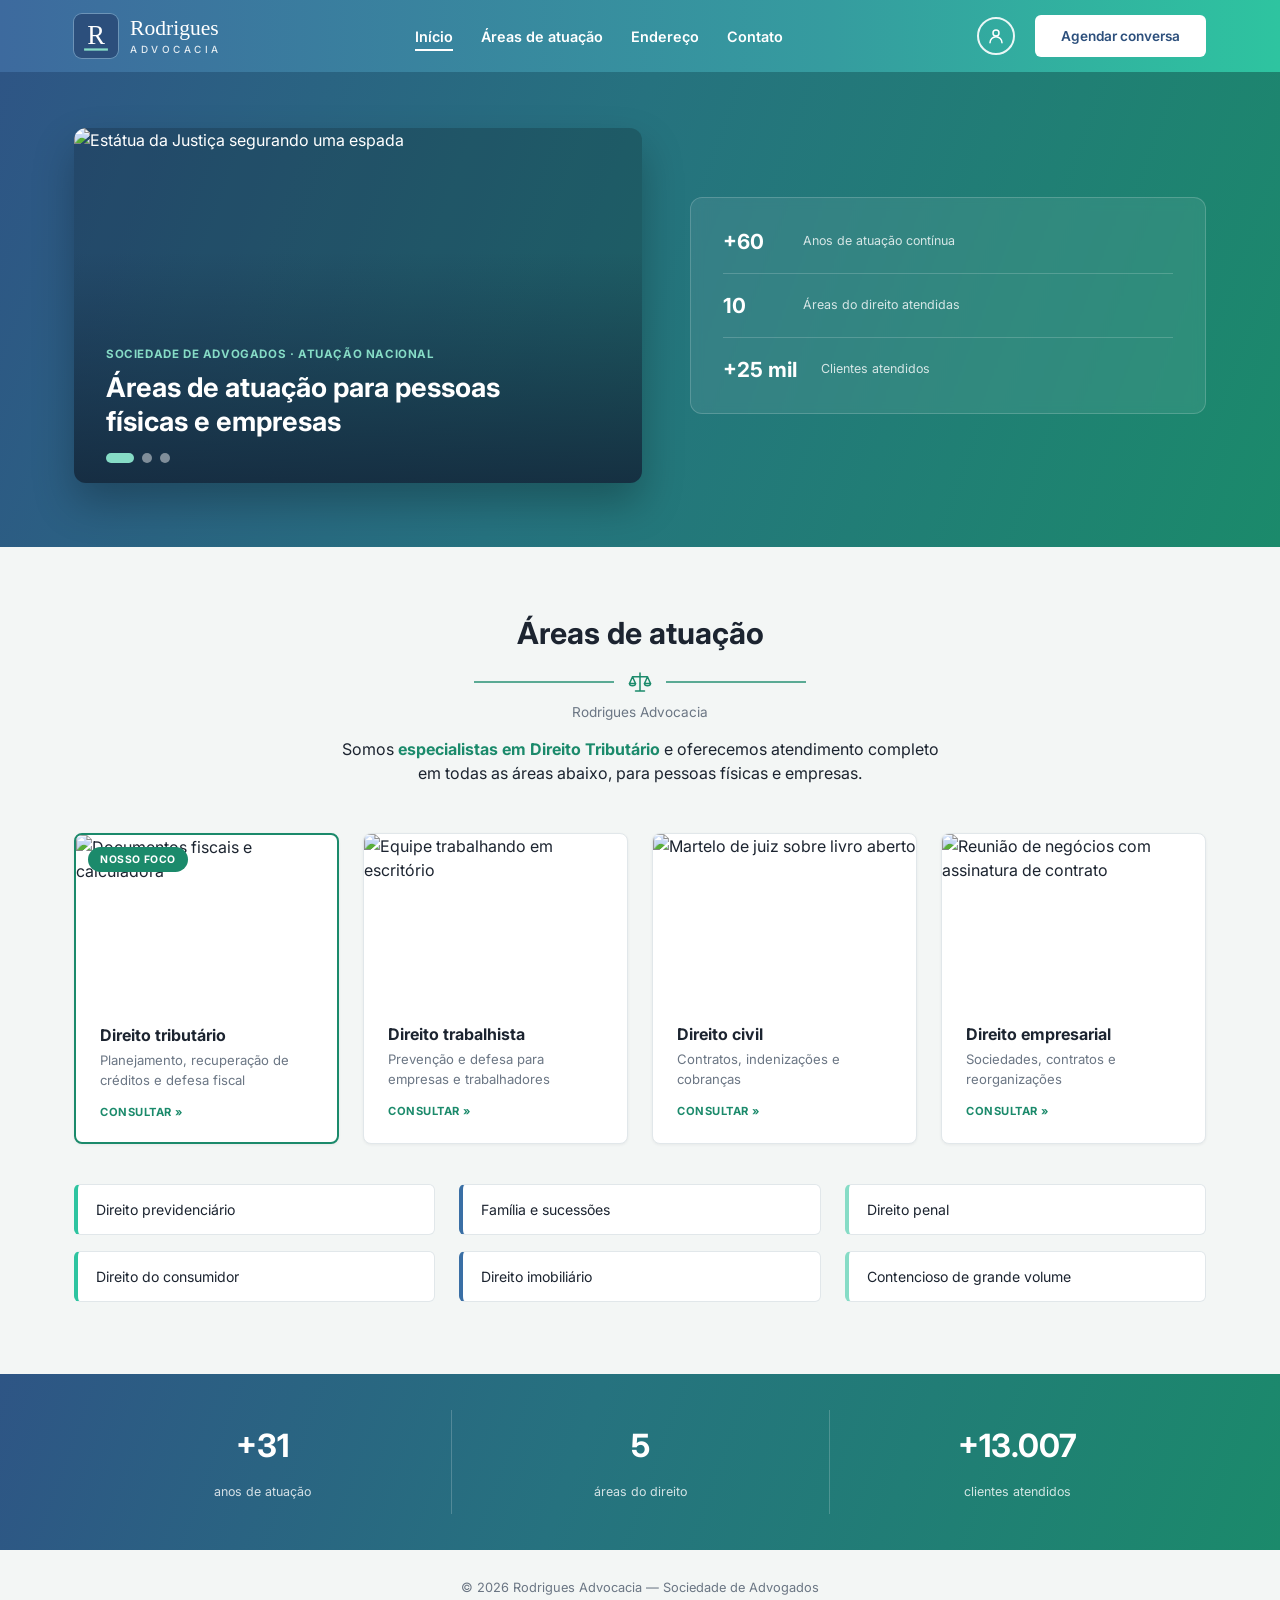
==== index.html @ a4abb0c7 "Add files via upload" ====
<!DOCTYPE html>
<html lang="pt-BR">
<head>
  <meta charset="UTF-8">
  <meta name="viewport" content="width=device-width, initial-scale=1.0">
  <title>Rodrigues Advocacia | Áreas de atuação</title>
  <meta name="description" content="Rodrigues Advocacia — sociedade de advogados com +60 anos de atuação. Áreas de atuação para pessoas físicas e empresas.">

  <link rel="preconnect" href="https://fonts.googleapis.com">
  <link rel="preconnect" href="https://fonts.gstatic.com" crossorigin>
  <link href="https://fonts.googleapis.com/css2?family=Inter:wght@400;500;600;700;800&display=swap" rel="stylesheet">

  <link rel="icon" type="image/svg+xml" href="logo-icone.svg">

  <link rel="stylesheet" href="style.css">
</head>
<body>

  <!-- ================= CABEÇALHO ================= -->
  <header class="header" id="header">
    <div class="container header__inner">
      <a href="#inicio" class="brand" aria-label="Rodrigues Advocacia - início">
        <svg class="brand__logo" viewBox="0 0 48 48" aria-hidden="true">
          <rect width="48" height="48" rx="8" fill="#2c4f7c"/>
          <text x="24" y="33" text-anchor="middle" font-family="Georgia, 'Times New Roman', serif" font-size="29" fill="#ffffff">R</text>
          <rect x="11" y="37.5" width="26" height="2.5" fill="#86dcc6"/>
        </svg>
        <span class="brand__text">
          <strong>Rodrigues</strong>
          <small>Advocacia</small>
        </span>
      </a>

      <nav class="nav" id="nav" aria-label="Menu principal">
        <ul class="nav__list">
          <li><a href="#inicio" class="nav__link">Início</a></li>
          <li><a href="#areas" class="nav__link">Áreas de atuação</a></li>
          <li><a href="endereco.html" class="nav__link">Endereço</a></li>
          <li><a href="contato.html" class="nav__link">Contato</a></li>
        </ul>
        <a href="contato.html" class="btn btn--light nav__cta">Agendar conversa</a>
      </nav>

      <div class="header__actions">
        <a href="contato.html" class="icon-btn" aria-label="Área do cliente" title="Área do cliente">
          <svg viewBox="0 0 24 24" aria-hidden="true"><circle cx="12" cy="8" r="4"/><path d="M4 21c0-4.4 3.6-8 8-8s8 3.6 8 8"/></svg>
        </a>
        <a href="contato.html" class="btn btn--light header__cta">Agendar conversa</a>
        <button class="menu-toggle" id="menuToggle" aria-label="Abrir menu" aria-expanded="false" aria-controls="nav">
          <span></span><span></span><span></span>
        </button>
      </div>
    </div>
  </header>

  <main>
    <!-- ================= HERO ================= -->
    <section class="hero" id="inicio">
      <div class="container hero__inner">
        <h1 class="sr-only">Rodrigues Advocacia — áreas de atuação para pessoas físicas e empresas</h1>

        <!-- ===== CARROSSEL ===== -->
        <div class="carousel reveal" id="carousel" role="region" aria-roledescription="carrossel" aria-label="Fotos do escritório">
          <div class="carousel__track">
            <figure class="carousel__slide is-active" aria-roledescription="slide" aria-label="1 de 3">
              <img src="https://images.unsplash.com/photo-1589829545856-d10d557cf95f?w=1200&q=80&auto=format&fit=crop"
                   alt="Estátua da Justiça segurando uma espada">
              <figcaption class="carousel__caption">
                <span class="eyebrow">Sociedade de advogados · Atuação nacional</span>
                <strong>Áreas de atuação para pessoas físicas e empresas</strong>
              </figcaption>
            </figure>

            <figure class="carousel__slide" aria-roledescription="slide" aria-label="2 de 3">
              <img src="https://images.unsplash.com/photo-1521587760476-6c12a4b040da?w=1200&q=80&auto=format&fit=crop"
                   alt="Estante com livros jurídicos" loading="lazy">
              <figcaption class="carousel__caption">
                <span class="eyebrow">Desde 1966</span>
                <strong>+60 anos de tradição e estudo do direito</strong>
              </figcaption>
            </figure>

            <figure class="carousel__slide" aria-roledescription="slide" aria-label="3 de 3">
              <img src="https://images.unsplash.com/photo-1758518731462-d091b0b4ed0d?w=1200&q=80&auto=format&fit=crop"
                   alt="Reunião de negócios com assinatura de contrato" loading="lazy">
              <figcaption class="carousel__caption">
                <span class="eyebrow">Parcerias de verdade</span>
                <strong>Com quem confia a nós o lado difícil do direito</strong>
              </figcaption>
            </figure>
          </div>

          <button class="carousel__arrow carousel__arrow--prev" aria-label="Foto anterior">
            <svg viewBox="0 0 24 24" aria-hidden="true"><path d="M15 6l-6 6 6 6"/></svg>
          </button>
          <button class="carousel__arrow carousel__arrow--next" aria-label="Próxima foto">
            <svg viewBox="0 0 24 24" aria-hidden="true"><path d="M9 6l6 6-6 6"/></svg>
          </button>

          <div class="carousel__dots" role="tablist" aria-label="Escolher foto"></div>
        </div>

        <div class="hero__stats reveal" style="--delay: .15s">
          <div class="hero__stat">
            <strong data-count="60" data-prefix="+">+60</strong>
            <span>Anos de atuação contínua</span>
          </div>
          <div class="hero__stat">
            <strong data-count="10">10</strong>
            <span>Áreas do direito atendidas</span>
          </div>
          <div class="hero__stat">
            <strong data-count="25" data-prefix="+" data-suffix=" mil">+25 mil</strong>
            <span>Clientes atendidos</span>
          </div>
        </div>
      </div>
    </section>

    <!-- ================= ÁREAS DE ATUAÇÃO ================= -->
    <section class="areas" id="areas">
      <div class="container">
        <div class="section-title reveal">
          <h2>Áreas de atuação</h2>
          <div class="section-title__divider" aria-hidden="true">
            <span class="line"></span>
            <svg viewBox="0 0 32 32" class="scale-icon"><path d="M16 4v24M10 28h12M6 9h20M6 9l-4 9h8l-4-9zM26 9l-4 9h8l-4-9z"/><path d="M2 18a4 3 0 0 0 8 0M22 18a4 3 0 0 0 8 0"/></svg>
            <span class="line"></span>
          </div>
          <p>Rodrigues Advocacia</p>
          <p class="section-title__lead">Somos <strong>especialistas em Direito Tributário</strong> e oferecemos atendimento completo em todas as áreas abaixo, para pessoas físicas e empresas.</p>
        </div>

        <!-- Cards principais (o primeiro é o foco do escritório) -->
        <div class="cards">
          <article class="card card--focus reveal">
            <div class="card__media">
              <img src="https://images.unsplash.com/photo-1554224155-6726b3ff858f?w=800&q=80&auto=format&fit=crop" alt="Documentos fiscais e calculadora" loading="lazy">
              <span class="card__badge">Nosso foco</span>
            </div>
            <div class="card__body">
              <h3><a href="direito-tributario.html">Direito tributário</a></h3>
              <p class="card__desc">Planejamento, recuperação de créditos e defesa fiscal</p>
              <span class="card__link">Consultar <span aria-hidden="true">»</span></span>
            </div>
          </article>

          <article class="card reveal" style="--delay: 0.08s">
            <div class="card__media">
              <img src="https://images.unsplash.com/photo-1504384308090-c894fdcc538d?w=800&q=80&auto=format&fit=crop" alt="Equipe trabalhando em escritório" loading="lazy">
            </div>
            <div class="card__body">
              <h3><a href="direito-trabalhista.html">Direito trabalhista</a></h3>
              <p class="card__desc">Prevenção e defesa para empresas e trabalhadores</p>
              <span class="card__link">Consultar <span aria-hidden="true">»</span></span>
            </div>
          </article>

          <article class="card reveal" style="--delay: 0.16s">
            <div class="card__media">
              <img src="https://images.unsplash.com/photo-1618771623063-6c3faa854a61?w=800&q=80&auto=format&fit=crop" alt="Martelo de juiz sobre livro aberto" loading="lazy">
            </div>
            <div class="card__body">
              <h3><a href="direito-civil.html">Direito civil</a></h3>
              <p class="card__desc">Contratos, indenizações e cobranças</p>
              <span class="card__link">Consultar <span aria-hidden="true">»</span></span>
            </div>
          </article>

          <article class="card reveal" style="--delay: 0.24s">
            <div class="card__media">
              <img src="https://images.unsplash.com/photo-1758518731462-d091b0b4ed0d?w=800&q=80&auto=format&fit=crop" alt="Reunião de negócios com assinatura de contrato" loading="lazy">
            </div>
            <div class="card__body">
              <h3><a href="direito-empresarial.html">Direito empresarial</a></h3>
              <p class="card__desc">Sociedades, contratos e reorganizações</p>
              <span class="card__link">Consultar <span aria-hidden="true">»</span></span>
            </div>
          </article>

        </div>

        <!-- Demais áreas -->
        <ul class="area-list">
          <li class="area-item area-item--green reveal"><a href="direito-previdenciario.html">Direito previdenciário</a></li>
          <li class="area-item area-item--blue reveal"><a href="familia-e-sucessoes.html">Família e sucessões</a></li>
          <li class="area-item area-item--mint reveal"><a href="direito-penal.html">Direito penal</a></li>
          <li class="area-item area-item--green reveal"><a href="direito-do-consumidor.html">Direito do consumidor</a></li>
          <li class="area-item area-item--blue reveal"><a href="direito-imobiliario.html">Direito imobiliário</a></li>
          <li class="area-item area-item--mint reveal"><a href="contencioso-de-grande-volume.html">Contencioso de grande volume</a></li>
        </ul>
      </div>
    </section>

    <!-- ================= NÚMEROS ================= -->
    <section class="numbers" aria-label="Números do escritório">
      <div class="container numbers__inner">
        <div class="numbers__item">
          <strong data-count="60" data-prefix="+">+60</strong>
          <span>anos de atuação</span>
        </div>
        <div class="numbers__item">
          <strong data-count="10">10</strong>
          <span>áreas do direito</span>
        </div>
        <div class="numbers__item">
          <strong data-count="25000" data-prefix="+">+25.000</strong>
          <span>clientes atendidos</span>
        </div>
      </div>
    </section>

    <!-- Próximas seções (Escritório, Contato...) entram aqui -->
  </main>

  <footer class="footer">
    <div class="container">
      <p>&copy; <span id="year"></span> Rodrigues Advocacia — Sociedade de Advogados</p>
    </div>
  </footer>

  <script src="script.js"></script>
</body>
</html>
---- style.css ----
/* =========================================================
   Rodrigues Advocacia — estilos
   ========================================================= */

:root {
  /* Cores */
  --blue-900: #2c4f7c;
  --blue-700: #3a6fa5;
  --teal-600: #26727f;
  --teal-500: #2ec4a0;
  --green-700: #1b8a6b;
  --mint-300: #86dcc6;

  --bg: #f3f6f5;
  --surface: #ffffff;
  --text: #1c2430;
  --muted: #6b7684;
  --border: #e1e7ea;

  /* Gradientes */
  --grad-header: linear-gradient(90deg, #3d6a9e 0%, #359c9f 65%, #2ec4a0 100%);
  --grad-hero: linear-gradient(110deg, #2e5585 0%, #26727f 45%, #1b8a6b 100%);

  /* Layout */
  --container: 1180px;
  --radius: 8px;
  --shadow-sm: 0 1px 3px rgba(28, 36, 48, .06);
  --shadow-md: 0 10px 30px rgba(28, 36, 48, .12);
  --header-h: 72px;
}

/* ---------- Reset ---------- */
*, *::before, *::after { box-sizing: border-box; margin: 0; padding: 0; }
html { scroll-behavior: smooth; scroll-padding-top: var(--header-h); }
body {
  font-family: "Inter", system-ui, -apple-system, "Segoe UI", Roboto, sans-serif;
  background: var(--bg);
  color: var(--text);
  line-height: 1.5;
  -webkit-font-smoothing: antialiased;
}
a { color: inherit; text-decoration: none; }
ul { list-style: none; }
img, svg { display: block; }
button { font: inherit; cursor: pointer; border: 0; background: none; color: inherit; }

.container {
  width: 100%;
  max-width: var(--container);
  margin: 0 auto;
  padding: 0 24px;
}

/* ---------- Botões ---------- */
.btn {
  display: inline-flex;
  align-items: center;
  justify-content: center;
  padding: 11px 26px;
  border-radius: 6px;
  font-size: .85rem;
  font-weight: 600;
  transition: transform .2s, box-shadow .2s, background .2s;
  white-space: nowrap;
}
.btn--light { background: #fff; color: var(--blue-900); }
.btn--light:hover { transform: translateY(-2px); box-shadow: 0 6px 18px rgba(0,0,0,.18); }

/* =========================================================
   CABEÇALHO
   ========================================================= */
.header {
  position: sticky;
  top: 0;
  z-index: 100;
  background: var(--grad-header);
  color: #fff;
  transition: box-shadow .3s;
}
.header.is-scrolled { box-shadow: 0 4px 20px rgba(0,0,0,.18); }

.header__inner {
  height: var(--header-h);
  display: flex;
  align-items: center;
  justify-content: space-between;
  gap: 24px;
}

.brand { display: flex; align-items: center; gap: 12px; }
.brand__logo {
  width: 44px; height: 44px;
  flex-shrink: 0;
  border-radius: 8px;
  box-shadow: 0 0 0 1px rgba(255,255,255,.25);
}
.brand__text { display: flex; flex-direction: column; line-height: 1.1; }
.brand__text strong {
  font-family: Georgia, "Times New Roman", serif;
  font-size: 1.35rem;
  font-weight: 400;
}
.brand__text small {
  font-size: .62rem;
  font-weight: 500;
  letter-spacing: 3.5px;
  text-transform: uppercase;
  opacity: .85;
  margin-top: 3px;
}

.nav__list { display: flex; gap: 28px; }
.nav__link {
  position: relative;
  font-size: .9rem;
  font-weight: 600;
  padding: 6px 0;
}
.nav__link::after {
  content: "";
  position: absolute;
  left: 0; bottom: 0;
  width: 100%; height: 2px;
  background: #fff;
  transform: scaleX(0);
  transform-origin: left;
  transition: transform .25s;
}
.nav__link:hover::after,
.nav__link.is-active::after { transform: scaleX(1); }
.nav__cta { display: none; }

.header__actions { display: flex; align-items: center; gap: 20px; }

.icon-btn {
  width: 38px; height: 38px;
  border-radius: 50%;
  border: 2px solid rgba(255,255,255,.9);
  display: grid; place-items: center;
  transition: background .2s;
}
.icon-btn:hover { background: rgba(255,255,255,.15); }
.icon-btn svg {
  width: 18px; height: 18px;
  fill: none; stroke: #fff; stroke-width: 2; stroke-linecap: round;
}

/* Hambúrguer (mobile) */
.menu-toggle {
  display: none;
  width: 40px; height: 40px;
  flex-direction: column;
  align-items: center;
  justify-content: center;
  gap: 5px;
}
.menu-toggle span {
  width: 22px; height: 2px;
  background: #fff;
  border-radius: 2px;
  transition: transform .3s, opacity .3s;
}
.menu-toggle.is-open span:nth-child(1) { transform: translateY(7px) rotate(45deg); }
.menu-toggle.is-open span:nth-child(2) { opacity: 0; }
.menu-toggle.is-open span:nth-child(3) { transform: translateY(-7px) rotate(-45deg); }

/* =========================================================
   HERO
   ========================================================= */
.hero {
  background: var(--grad-hero);
  color: #fff;
  padding: 56px 0 64px;
}
.hero__inner {
  display: grid;
  grid-template-columns: 1.1fr 1fr;
  gap: 48px;
  align-items: center;
}

.eyebrow {
  font-size: .72rem;
  font-weight: 700;
  letter-spacing: .6px;
  text-transform: uppercase;
  color: var(--mint-300);
  margin-bottom: 14px;
}
.eyebrow span { margin: 0 6px; opacity: .7; }

.hero__title {
  font-size: clamp(1.6rem, 2.6vw, 2.1rem);
  font-weight: 700;
  line-height: 1.3;
  max-width: 520px;
  margin-bottom: 28px;
}

.hero__quote {
  font-style: italic;
  font-size: .95rem;
  line-height: 1.6;
  max-width: 460px;
  color: rgba(255,255,255,.85);
}

.hero__stats {
  justify-self: end;
  width: 100%;
  max-width: 520px;
  padding: 12px 32px;
  border-radius: 12px;
  background: rgba(255,255,255,.08);
  border: 1px solid rgba(255,255,255,.18);
  backdrop-filter: blur(6px);
  -webkit-backdrop-filter: blur(6px);
}
.hero__stat {
  display: flex;
  align-items: center;
  gap: 24px;
  padding: 16px 0;
}
.hero__stat + .hero__stat { border-top: 1px solid rgba(255,255,255,.18); }
.hero__stat strong {
  min-width: 56px;
  font-size: 1.3rem;
  font-weight: 700;
}
.hero__stat span { font-size: .78rem; color: rgba(255,255,255,.8); }

/* Texto só para leitores de tela / Google */
.sr-only {
  position: absolute;
  width: 1px; height: 1px;
  overflow: hidden;
  clip: rect(0 0 0 0);
  white-space: nowrap;
}

/* =========================================================
   CARROSSEL
   ========================================================= */
.carousel {
  position: relative;
  width: 100%;
  aspect-ratio: 16 / 10;
  min-height: 280px;
  border-radius: 12px;
  overflow: hidden;
  background: rgba(0,0,0,.2);
  box-shadow: 0 20px 40px rgba(0,0,0,.25);
}
.carousel__track { position: absolute; inset: 0; }

.carousel__slide {
  position: absolute;
  inset: 0;
  opacity: 0;
  visibility: hidden;
  transition: opacity .8s ease, visibility .8s;
}
.carousel__slide.is-active { opacity: 1; visibility: visible; }

.carousel__slide img {
  width: 100%; height: 100%;
  object-fit: cover;
  transform: scale(1.06);
  transition: transform 6s ease-out;
}
.carousel__slide.is-active img { transform: scale(1); }

/* Escurece a parte de baixo para o texto aparecer */
.carousel__slide::after {
  content: "";
  position: absolute;
  inset: 0;
  background: linear-gradient(180deg, rgba(20,40,60,0) 35%, rgba(20,40,60,.85) 100%);
}

.carousel__caption {
  position: absolute;
  left: 32px; right: 32px; bottom: 44px;
  z-index: 1;
}
.carousel__caption .eyebrow { display: block; margin-bottom: 8px; }
.carousel__caption strong {
  display: block;
  max-width: 460px;
  font-size: clamp(1.25rem, 2.2vw, 1.7rem);
  font-weight: 700;
  line-height: 1.25;
}

.carousel__arrow {
  position: absolute;
  top: 50%;
  z-index: 2;
  width: 42px; height: 42px;
  margin-top: -21px;
  display: grid; place-items: center;
  border-radius: 50%;
  background: rgba(255,255,255,.18);
  border: 1px solid rgba(255,255,255,.35);
  backdrop-filter: blur(4px);
  -webkit-backdrop-filter: blur(4px);
  opacity: 0;
  transition: opacity .25s, background .2s;
}
.carousel__arrow--prev { left: 16px; }
.carousel__arrow--next { right: 16px; }
.carousel:hover .carousel__arrow,
.carousel__arrow:focus-visible { opacity: 1; }
.carousel__arrow:hover { background: rgba(255,255,255,.32); }
.carousel__arrow svg {
  width: 20px; height: 20px;
  fill: none; stroke: #fff; stroke-width: 2.5;
  stroke-linecap: round; stroke-linejoin: round;
}

.carousel__dots {
  position: absolute;
  left: 32px; bottom: 20px;
  z-index: 2;
  display: flex;
  gap: 8px;
}
.carousel__dot {
  width: 10px; height: 10px;
  border-radius: 999px;
  background: rgba(255,255,255,.45);
  transition: width .3s, background .3s;
}
.carousel__dot.is-active { width: 28px; background: var(--mint-300); }

/* No celular as setas ficam sempre visíveis */
@media (hover: none) {
  .carousel__arrow { opacity: 1; }
}

/* =========================================================
   ÁREAS DE ATUAÇÃO
   ========================================================= */
.areas { padding: 64px 0 72px; }

.section-title { text-align: center; margin-bottom: 48px; }
.section-title h2 {
  font-size: clamp(1.5rem, 2.4vw, 1.9rem);
  font-weight: 700;
  margin-bottom: 14px;
}
.section-title__divider {
  display: flex;
  align-items: center;
  justify-content: center;
  gap: 14px;
  margin-bottom: 8px;
}
.section-title__divider .line {
  width: 140px; height: 2px;
  background: var(--green-700);
  opacity: .7;
}
.scale-icon {
  width: 24px; height: 24px;
  fill: none; stroke: var(--green-700); stroke-width: 2;
  stroke-linecap: round; stroke-linejoin: round;
}
.section-title p { font-size: .85rem; color: var(--muted); }

/* Cards */
.cards {
  display: grid;
  grid-template-columns: repeat(4, 1fr);
  gap: 24px;
  margin-bottom: 40px;
}
.card {
  background: var(--surface);
  border-radius: var(--radius);
  overflow: hidden;
  border: 1px solid var(--border);
  box-shadow: var(--shadow-sm);
  transition: transform .3s, box-shadow .3s;
}
.card:hover { transform: translateY(-6px); box-shadow: var(--shadow-md); }

.card__media {
  height: 140px;
  display: grid;
  place-items: center;
}
.card__media svg {
  width: 56px; height: 56px;
  fill: none; stroke: #fff; stroke-width: 2.2;
  stroke-linecap: round; stroke-linejoin: round;
  transition: transform .3s;
}
.card:hover .card__media svg { transform: scale(1.1); }

.card__media--1 { background: linear-gradient(135deg, #2ec4a0 0%, #1b8a6b 100%); }
.card__media--2 { background: linear-gradient(90deg, #3a6fa5 0%, #2c4f7c 100%); }
.card__media--3 { background: linear-gradient(90deg, #3a6fa5 0%, #2ec4a0 100%); }
.card__media--4 { background: linear-gradient(90deg, #86dcc6 0%, #3a6fa5 100%); }

.card__body { padding: 18px 24px 20px; }
.card__body h3 { font-size: 1rem; font-weight: 700; margin-bottom: 4px; }
.card__link {
  font-size: .7rem;
  font-weight: 700;
  letter-spacing: .5px;
  text-transform: uppercase;
  color: var(--green-700);
  transition: letter-spacing .2s;
}
.card__link:hover { letter-spacing: 1px; }

/* Lista de áreas */
.area-list {
  display: grid;
  grid-template-columns: repeat(3, 1fr);
  gap: 16px 24px;
}
.area-item a {
  display: block;
  padding: 14px 18px;
  font-size: .88rem;
  background: var(--surface);
  border: 1px solid var(--border);
  border-left: 4px solid var(--accent);
  border-radius: 6px;
  transition: transform .2s, box-shadow .2s, color .2s;
}
.area-item a:hover {
  transform: translateX(4px);
  box-shadow: var(--shadow-sm);
  color: var(--accent);
}
.area-item--green { --accent: #2ec4a0; }
.area-item--blue  { --accent: #3a6fa5; }
.area-item--mint  { --accent: #86dcc6; }
.area-item--mint a:hover { color: var(--green-700); }

/* =========================================================
   NÚMEROS
   ========================================================= */
.numbers {
  background: var(--grad-hero);
  color: #fff;
  padding: 36px 0;
}
.numbers__inner {
  display: grid;
  grid-template-columns: repeat(3, 1fr);
}
.numbers__item {
  text-align: center;
  padding: 12px 16px;
}
.numbers__item + .numbers__item { border-left: 1px solid rgba(255,255,255,.2); }
.numbers__item strong {
  display: block;
  font-size: clamp(1.6rem, 2.6vw, 2rem);
  font-weight: 700;
  margin-bottom: 8px;
}
.numbers__item span { font-size: .78rem; color: rgba(255,255,255,.8); }

/* =========================================================
   BOTÕES EXTRAS
   ========================================================= */
.btn--lg { padding: 16px 28px; font-size: 1rem; gap: 10px; }
.btn--primary {
  background: var(--grad-hero);
  color: #fff;
}
.btn--primary:hover { transform: translateY(-2px); box-shadow: 0 10px 24px rgba(27,138,107,.35); }
.btn--ghost {
  border: 2px solid var(--blue-900);
  color: var(--blue-900);
}
.btn--ghost:hover { background: var(--blue-900); color: #fff; }

/* =========================================================
   PÁGINAS DAS ÁREAS
   ========================================================= */
.page-hero {
  background: var(--grad-hero);
  color: #fff;
  padding: 28px 0 32px;
}
.breadcrumb { font-size: .8rem; color: rgba(255,255,255,.75); }
.breadcrumb a:hover { color: #fff; text-decoration: underline; }
.breadcrumb span[aria-hidden] { margin: 0 6px; }
.breadcrumb [aria-current] { color: var(--mint-300); font-weight: 600; }
.page-hero__title {
  margin-top: 8px;
  font-family: Georgia, "Times New Roman", serif;
  font-size: clamp(1.6rem, 3vw, 2.3rem);
  font-weight: 400;
}

.area-detail { padding: 56px 0 80px; }
.area-detail__grid {
  display: grid;
  grid-template-columns: minmax(0, 5fr) minmax(0, 7fr);
  gap: 56px;
  align-items: start;
}

/* Foto com moldura deslocada (estilo do exemplo) */
.area-media {
  position: relative;
  margin: 0 18px 18px 0;
}
.area-media::before {
  content: "";
  position: absolute;
  inset: 18px -18px -18px 18px;
  border-right: 6px solid var(--green-700);
  border-bottom: 6px solid var(--green-700);
  border-radius: 4px;
}
.area-media img {
  position: relative;
  width: 100%;
  aspect-ratio: 4 / 3;
  object-fit: cover;
  border-radius: 4px;
  background: var(--border);
}

/* Lista lateral de outras áreas */
.other-areas {
  margin-top: 48px;
  background: var(--surface);
  border: 1px solid var(--border);
  border-radius: var(--radius);
  padding: 22px 24px;
}
.other-areas__title {
  font-size: .75rem;
  font-weight: 700;
  letter-spacing: 1px;
  text-transform: uppercase;
  color: var(--green-700);
  margin-bottom: 10px;
}
.other-areas li + li { border-top: 1px solid var(--border); }
.other-areas a {
  display: flex;
  align-items: center;
  justify-content: space-between;
  gap: 8px;
  padding: 10px 0;
  font-size: .9rem;
  transition: color .2s, padding .2s;
}
.other-areas a:hover { color: var(--green-700); padding-left: 6px; }
.other-areas a.is-current { color: var(--blue-900); font-weight: 700; }
.tag {
  font-size: .62rem;
  font-weight: 700;
  letter-spacing: .5px;
  text-transform: uppercase;
  color: #fff;
  background: var(--green-700);
  padding: 3px 8px;
  border-radius: 999px;
}

/* Conteúdo */
.area-content { color: #4a5563; font-size: 1.02rem; line-height: 1.75; }
.area-content p + p,
.area-content p + ul,
.area-content ul + p { margin-top: 16px; }
.area-content__title {
  font-family: Georgia, "Times New Roman", serif;
  font-weight: 400;
  font-size: clamp(1.6rem, 2.8vw, 2.2rem);
  line-height: 1.25;
  color: var(--blue-900);
  padding-left: 18px;
  border-left: 4px solid var(--green-700);
  margin-bottom: 28px;
}
.area-content h2 {
  font-family: Georgia, "Times New Roman", serif;
  font-weight: 400;
  font-size: 1.45rem;
  color: var(--text);
  margin: 40px 0 16px;
}

.badge {
  display: inline-block;
  margin-bottom: 14px;
  padding: 6px 14px;
  border-radius: 999px;
  background: rgba(46,196,160,.15);
  color: var(--green-700);
  font-size: .75rem;
  font-weight: 700;
  letter-spacing: .5px;
  text-transform: uppercase;
}


.check-list li,
.law-list li {
  position: relative;
  padding-left: 30px;
  margin-bottom: 10px;
}
.check-list li::before {
  content: "";
  position: absolute;
  left: 0; top: 6px;
  width: 18px; height: 18px;
  border-radius: 50%;
  background: var(--teal-500) url("data:image/svg+xml,%3Csvg xmlns='http://www.w3.org/2000/svg' viewBox='0 0 24 24' fill='none' stroke='white' stroke-width='3.5' stroke-linecap='round' stroke-linejoin='round'%3E%3Cpath d='M6 12l4 4 8-8'/%3E%3C/svg%3E") center / 12px no-repeat;
}
.law-list li::before {
  content: "§";
  position: absolute;
  left: 2px; top: 0;
  font-family: Georgia, serif;
  font-weight: 700;
  color: var(--blue-700);
}


.cta {
  display: flex;
  flex-wrap: wrap;
  gap: 14px;
  margin-top: 40px;
}
.cta .btn--primary { min-width: 280px; }


/* =========================================================
   PÁGINA INICIAL — cards com foto e destaque do foco
   ========================================================= */
.section-title__lead {
  max-width: 620px;
  margin: 14px auto 0;
  font-size: 1rem !important;
  color: var(--text) !important;
}
.section-title__lead strong { color: var(--green-700); }

.card { position: relative; }
.card__media { position: relative; overflow: hidden; height: 170px; }
.card__media img {
  width: 100%; height: 100%;
  object-fit: cover;
  transition: transform .5s;
}
.card:hover .card__media img { transform: scale(1.06); }
.card__badge {
  position: absolute;
  top: 12px; left: 12px;
  padding: 5px 12px;
  border-radius: 999px;
  background: var(--green-700);
  color: #fff;
  font-size: .65rem;
  font-weight: 700;
  letter-spacing: .6px;
  text-transform: uppercase;
}
.card--focus { border: 2px solid var(--green-700); }
.card__body h3 a::after { content: ""; position: absolute; inset: 0; }
.card__desc { font-size: .82rem; color: var(--muted); margin: 2px 0 8px; }

/* =========================================================
   PÁGINA DE ENDEREÇO
   ========================================================= */
.address { padding: 56px 0 80px; }
.address__grid {
  display: grid;
  grid-template-columns: minmax(0, 5fr) minmax(0, 7fr);
  gap: 40px;
  align-items: stretch;
}
.address-card {
  background: var(--surface);
  border: 1px solid var(--border);
  border-top: 4px solid var(--green-700);
  border-radius: var(--radius);
  padding: 36px 32px;
  box-shadow: var(--shadow-sm);
  display: flex;
  flex-direction: column;
}
.address-card__eyebrow { color: var(--green-700); }
.address-card__title {
  font-family: Georgia, "Times New Roman", serif;
  font-weight: 400;
  font-size: 1.8rem;
  color: var(--blue-900);
  margin-bottom: 24px;
}
.address-card__list li {
  display: flex;
  gap: 16px;
  padding: 16px 0;
}
.address-card__list li + li { border-top: 1px solid var(--border); }
.address-card__list svg {
  flex-shrink: 0;
  width: 40px; height: 40px;
  padding: 9px;
  border-radius: 50%;
  background: rgba(46,196,160,.14);
  fill: none; stroke: var(--green-700); stroke-width: 2;
  stroke-linecap: round; stroke-linejoin: round;
}
.address-card__list strong {
  display: block;
  font-size: .72rem;
  letter-spacing: .8px;
  text-transform: uppercase;
  color: var(--muted);
  margin-bottom: 2px;
}
.address-card__list span { display: block; font-size: 1rem; color: var(--text); }
.address-card__btn { margin-top: auto; align-self: flex-start; }
.address-card__list + .address-card__btn { margin-top: 28px; }

.map {
  min-height: 460px;
  border-radius: var(--radius);
  overflow: hidden;
  border: 1px solid var(--border);
  box-shadow: var(--shadow-md);
  background: var(--border);
}
.map iframe { width: 100%; height: 100%; min-height: 460px; border: 0; display: block; }

/* =========================================================
   PÁGINA DE CONTATO
   ========================================================= */
.contact {
  position: relative;
  padding: 64px 0 80px;
  color: #fff;
  background:
    linear-gradient(110deg, rgba(30,55,90,.94) 0%, rgba(30,85,95,.9) 50%, rgba(20,100,80,.88) 100%),
    url("https://images.unsplash.com/photo-1454165804606-c3d57bc86b40?w=1800&q=70&auto=format&fit=crop") center / cover no-repeat;
}
.contact__grid {
  display: grid;
  grid-template-columns: minmax(0, 1fr) minmax(0, 1.1fr);
  gap: 56px;
  align-items: start;
}
.contact__title {
  margin: 18px 0 14px;
  font-family: Georgia, "Times New Roman", serif;
  font-weight: 400;
  font-size: clamp(1.9rem, 3.4vw, 2.6rem);
  line-height: 1.2;
}
.contact__title span { color: var(--mint-300); }
.contact__lead { color: rgba(255,255,255,.82); max-width: 440px; margin-bottom: 36px; }

.contact__list li { display: flex; gap: 18px; }
.contact__list li + li { margin-top: 30px; }
.contact__list svg {
  flex-shrink: 0;
  width: 46px; height: 46px;
  padding: 11px;
  border-radius: 50%;
  background: rgba(255,255,255,.12);
  border: 1px solid rgba(255,255,255,.25);
  fill: none; stroke: #fff; stroke-width: 2;
  stroke-linecap: round; stroke-linejoin: round;
}
.contact__list strong {
  display: block;
  font-family: Georgia, "Times New Roman", serif;
  font-weight: 400;
  font-size: 1.05rem;
  color: var(--mint-300);
  margin-bottom: 4px;
}
.contact__list span,
.contact__list a { display: block; font-size: 1.08rem; line-height: 1.55; }
.contact__list .contact__map-link span { display: inline; font-size: inherit; }
.contact__list .contact__map-link {
  margin-top: 8px;
  font-size: .78rem;
  font-weight: 700;
  letter-spacing: .6px;
  text-transform: uppercase;
  color: var(--mint-300);
}
.contact__list .contact__map-link:hover { text-decoration: underline; }

/* Card do formulário */
.contact__card {
  position: relative;
  background: rgba(255,255,255,.96);
  color: var(--text);
  border-radius: 12px;
  padding: 36px 32px 32px;
  box-shadow: 0 24px 60px rgba(0,0,0,.3);
}

.form__field { margin-bottom: 16px; }
.form__row { display: grid; grid-template-columns: 1fr 1fr; gap: 16px; }
.form label {
  display: block;
  font-size: .88rem;
  color: var(--muted);
  margin-bottom: 6px;
}
.form .req { color: #d43c3c; }
.form input,
.form select,
.form textarea {
  width: 100%;
  font: inherit;
  font-size: .95rem;
  color: var(--text);
  background: #f6f8f9;
  border: 1px solid var(--border);
  border-bottom: 2px solid var(--border);
  border-radius: 6px;
  padding: 12px 14px;
  transition: border-color .2s, background .2s, box-shadow .2s;
}
.form textarea { resize: vertical; min-height: 110px; }
.form input:focus,
.form select:focus,
.form textarea:focus {
  outline: none;
  background: #fff;
  border-color: var(--green-700);
  box-shadow: 0 0 0 3px rgba(46,196,160,.2);
}
.form .is-invalid { border-color: #d43c3c; background: #fff6f6; }
.form__error { display: block; min-height: 0; font-size: .78rem; color: #d43c3c; margin-top: 4px; }
.form__error:empty { display: none; }
.form__submit { min-width: 160px; margin-top: 4px; }
.form__submit[disabled] { opacity: .7; cursor: wait; }
.form__status { margin-top: 14px; font-size: .9rem; }
.form__status.is-success { color: var(--green-700); font-weight: 600; }
.form__status.is-error { color: #d43c3c; }

/* =========================================================
   RODAPÉ
   ========================================================= */
.footer {
  padding: 28px 0;
  text-align: center;
  font-size: .8rem;
  color: var(--muted);
}

/* =========================================================
   ANIMAÇÃO DE ENTRADA (só ativa com JS)
   ========================================================= */
.js .reveal {
  opacity: 0;
  transform: translateY(24px);
  transition: opacity .7s ease, transform .7s ease;
  transition-delay: var(--delay, 0s);
}
.js .reveal.is-visible { opacity: 1; transform: none; }

@media (prefers-reduced-motion: reduce) {
  html { scroll-behavior: auto; }
  .js .reveal { opacity: 1; transform: none; transition: none; }
  * { transition: none !important; }
}

/* =========================================================
   RESPONSIVO
   ========================================================= */
@media (max-width: 1024px) {
  .cards { grid-template-columns: repeat(2, 1fr); }
  .hero__inner { grid-template-columns: 1fr; gap: 36px; }
  .hero__stats { justify-self: start; }
}

@media (max-width: 860px) {
  .menu-toggle { display: flex; }
  .header__cta { display: none; }

  .nav {
    position: absolute;
    top: var(--header-h);
    left: 0; right: 0;
    background: var(--grad-header);
    padding: 8px 24px 24px;
    box-shadow: 0 12px 24px rgba(0,0,0,.15);
    opacity: 0;
    visibility: hidden;
    transform: translateY(-10px);
    transition: opacity .25s, transform .25s, visibility .25s;
  }
  .nav.is-open { opacity: 1; visibility: visible; transform: none; }
  .nav__list { flex-direction: column; gap: 0; }
  .nav__link {
    display: block;
    padding: 14px 0;
    border-bottom: 1px solid rgba(255,255,255,.15);
  }
  .nav__link::after { display: none; }
  .nav__cta { display: flex; width: 100%; margin-top: 20px; }

  .area-list { grid-template-columns: repeat(2, 1fr); }

  .area-detail__grid { grid-template-columns: 1fr; gap: 40px; }
  .address__grid { grid-template-columns: 1fr; }
  .contact__grid { grid-template-columns: 1fr; gap: 40px; }
  .map, .map iframe { min-height: 360px; }
  .other-areas { display: none; }
}

@media (max-width: 560px) {
  .container { padding: 0 16px; }
  .brand__logo { width: 38px; height: 38px; }
  .brand__text strong { font-size: 1.15rem; }
  .header__actions { gap: 10px; }

  .hero { padding: 40px 0 48px; }
  .hero__stats { padding: 8px 20px; }

  .area-detail { padding: 36px 0 56px; }
  .address { padding: 32px 0 56px; }
  .contact { padding: 40px 0 56px; }
  .contact__card { padding: 28px 20px 24px; }
  .form__row { grid-template-columns: 1fr; gap: 0; }
  .form__submit { width: 100%; }
  .address-card { padding: 28px 22px; }
  .address-card__btn { align-self: stretch; }

  .carousel { aspect-ratio: 4 / 5; }
  .carousel__caption { left: 20px; right: 20px; }
  .carousel__dots { left: 20px; }
  .carousel__arrow { top: 28px; margin-top: 0; width: 36px; height: 36px; }

  .section-title__divider .line { width: 70px; }

  .cards,
  .area-list { grid-template-columns: 1fr; }

  .numbers__inner { grid-template-columns: 1fr; }
  .numbers__item + .numbers__item {
    border-left: 0;
    border-top: 1px solid rgba(255,255,255,.2);
  }
}
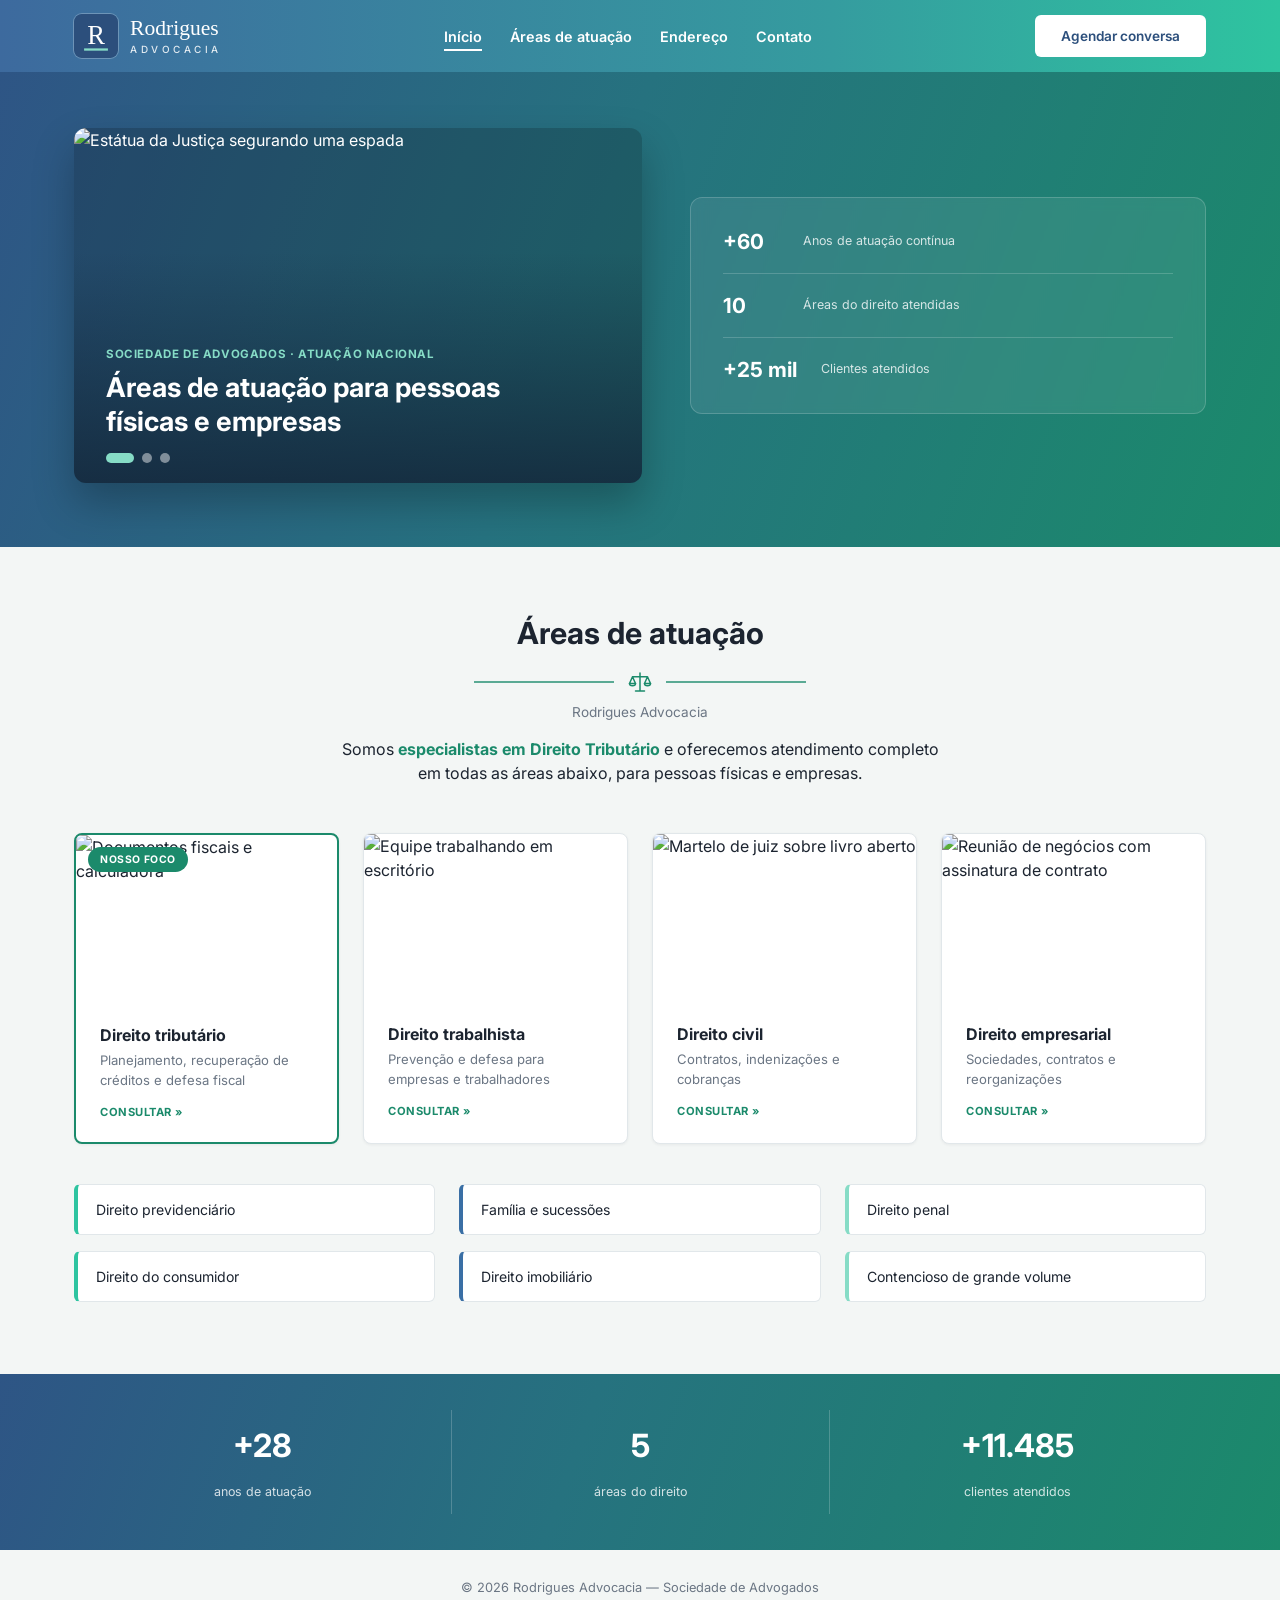
==== commit 4847f154: "Add files via upload" ====
--- a/index.html
+++ b/index.html
@@ -12,7 +12,7 @@
 
   <link rel="icon" type="image/svg+xml" href="logo-icone.svg">
 
-  <link rel="stylesheet" href="style.css">
+  <link rel="stylesheet" href="style.css?v=2">
 </head>
 <body>
 
@@ -219,6 +219,6 @@
     </div>
   </footer>
 
-  <script src="script.js"></script>
+  <script src="script.js?v=2"></script>
 </body>
 </html>
--- a/style.css
+++ b/style.css
@@ -871,6 +871,11 @@
   transition-delay: var(--delay, 0s);
 }
 .js .reveal.is-visible { opacity: 1; transform: none; }
+
+/* No celular e tablet, o conteúdo aparece sempre, sem depender da animação */
+@media (max-width: 860px) {
+  .js .reveal { opacity: 1; transform: none; transition: none; }
+}
 
 @media (prefers-reduced-motion: reduce) {
   html { scroll-behavior: auto; }
@@ -956,3 +961,6 @@
     border-top: 1px solid rgba(255,255,255,.2);
   }
 }
+
+/* Esconde o botão de "Área do cliente" no topo */
+.icon-btn { display: none; }
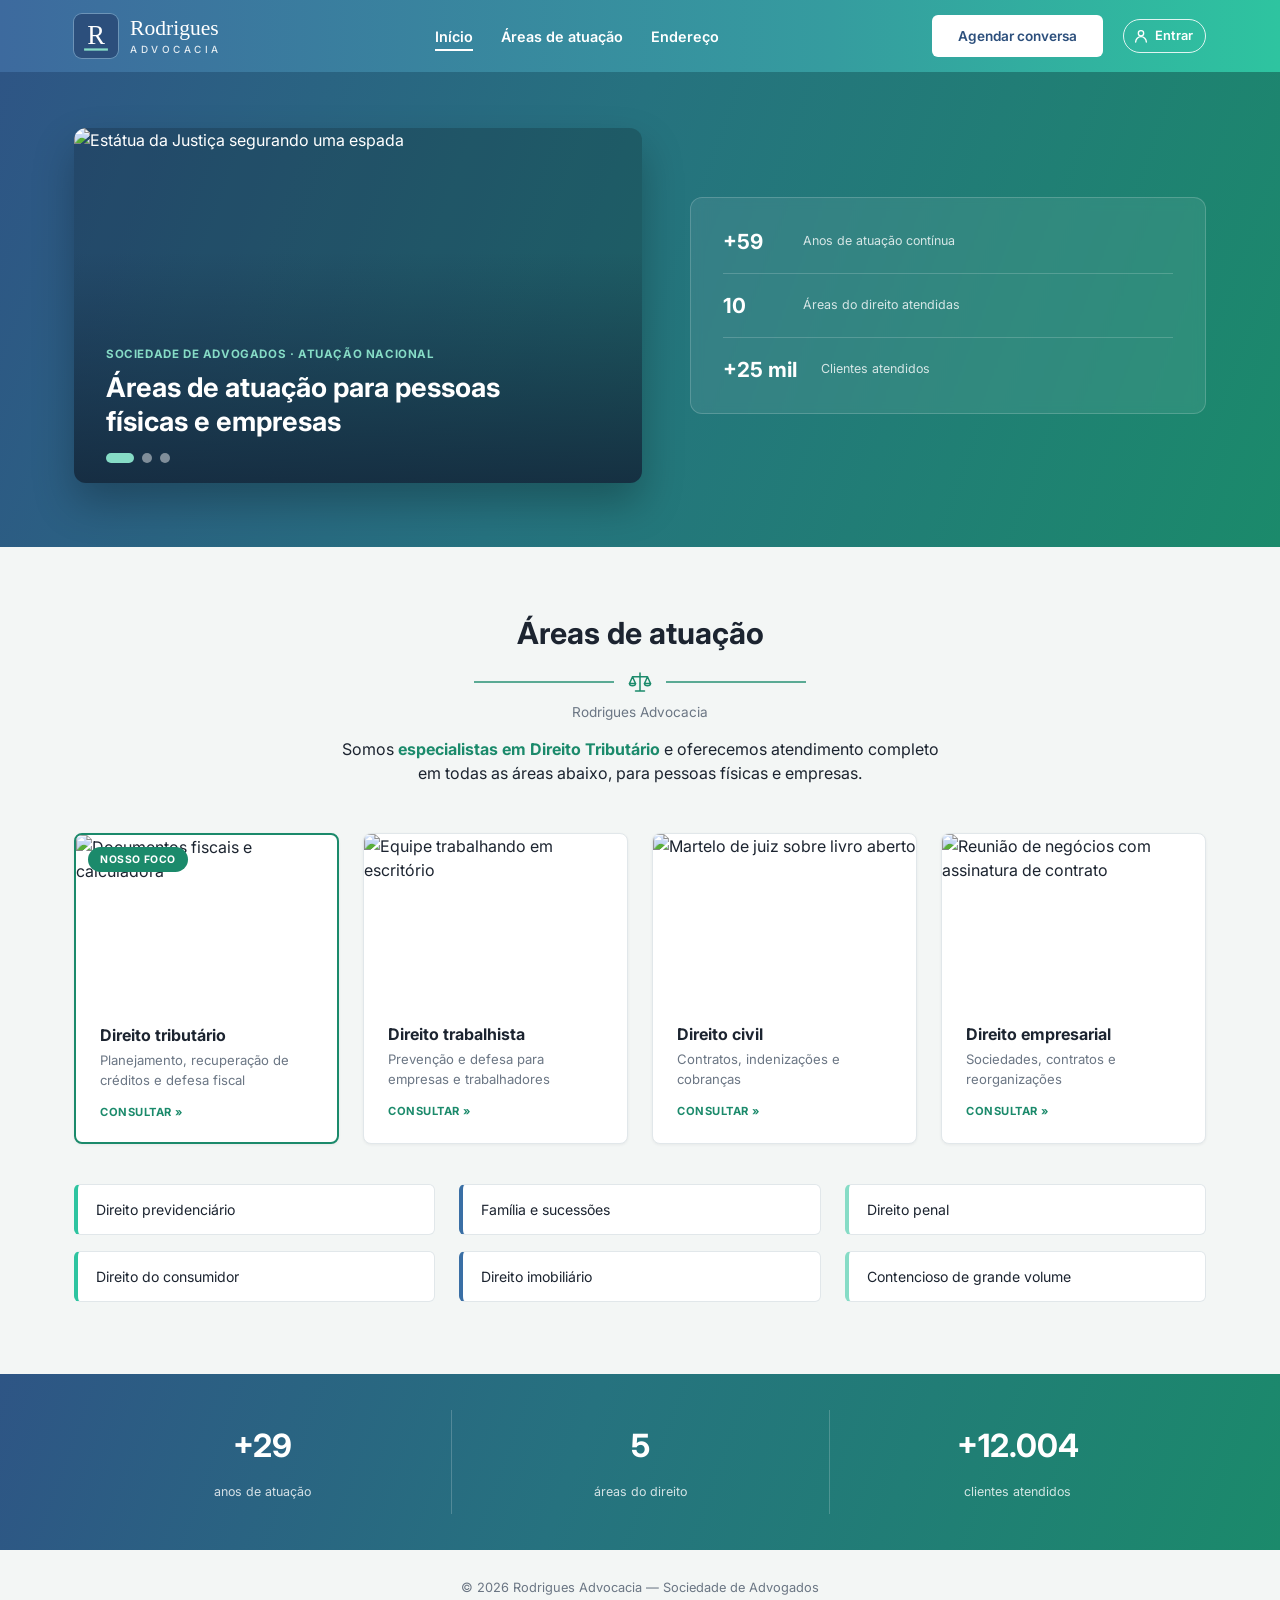
==== commit c250f0be: "Add files via upload" ====
--- a/index.html
+++ b/index.html
@@ -12,7 +12,7 @@
 
   <link rel="icon" type="image/svg+xml" href="logo-icone.svg">
 
-  <link rel="stylesheet" href="style.css?v=2">
+  <link rel="stylesheet" href="style.css?v=5">
 </head>
 <body>
 
@@ -36,16 +36,16 @@
           <li><a href="#inicio" class="nav__link">Início</a></li>
           <li><a href="#areas" class="nav__link">Áreas de atuação</a></li>
           <li><a href="endereco.html" class="nav__link">Endereço</a></li>
-          <li><a href="contato.html" class="nav__link">Contato</a></li>
         </ul>
         <a href="contato.html" class="btn btn--light nav__cta">Agendar conversa</a>
       </nav>
 
       <div class="header__actions">
-        <a href="contato.html" class="icon-btn" aria-label="Área do cliente" title="Área do cliente">
+        <a href="contato.html" class="btn btn--light header__cta">Agendar conversa</a>
+        <button type="button" class="login-btn" id="loginBtn" aria-haspopup="dialog" title="Área do cliente">
           <svg viewBox="0 0 24 24" aria-hidden="true"><circle cx="12" cy="8" r="4"/><path d="M4 21c0-4.4 3.6-8 8-8s8 3.6 8 8"/></svg>
-        </a>
-        <a href="contato.html" class="btn btn--light header__cta">Agendar conversa</a>
+          <span class="login-btn__label">Entrar</span>
+        </button>
         <button class="menu-toggle" id="menuToggle" aria-label="Abrir menu" aria-expanded="false" aria-controls="nav">
           <span></span><span></span><span></span>
         </button>
@@ -219,6 +219,6 @@
     </div>
   </footer>
 
-  <script src="script.js?v=2"></script>
+  <script src="script.js?v=5"></script>
 </body>
 </html>
--- a/style.css
+++ b/style.css
@@ -43,6 +43,7 @@
 ul { list-style: none; }
 img, svg { display: block; }
 button { font: inherit; cursor: pointer; border: 0; background: none; color: inherit; }
+[hidden] { display: none !important; }
 
 .container {
   width: 100%;
@@ -962,5 +963,200 @@
   }
 }
 
-/* Esconde o botão de "Área do cliente" no topo */
-.icon-btn { display: none; }
+/* =========================================================
+   LOGIN DE USUÁRIO (botão no topo + janela)
+   ========================================================= */
+.login-btn {
+  display: inline-flex; align-items: center; gap: 6px;
+  height: 34px; padding: 0 12px 0 9px;
+  border: 1.5px solid rgba(255,255,255,.85);
+  border-radius: 999px;
+  color: #fff; font-size: .8rem; font-weight: 600;
+  background: transparent; cursor: pointer;
+  transition: background .2s;
+  white-space: nowrap; position: relative;
+}
+.login-btn:hover { background: rgba(255,255,255,.15); }
+.login-btn svg { width: 16px; height: 16px; fill: none; stroke: #fff; stroke-width: 2; stroke-linecap: round; }
+.login-btn.is-logged { background: rgba(255,255,255,.18); }
+
+.user-menu {
+  position: absolute; top: calc(100% + 8px); right: 0;
+  min-width: 200px; padding: 8px;
+  background: #fff; color: #1d2b3a;
+  border-radius: 10px; box-shadow: 0 12px 30px rgba(0,0,0,.2);
+  font-size: .85rem; text-align: left; z-index: 120;
+}
+.user-menu[hidden] { display: none; }
+.user-menu__who { padding: 8px 10px 10px; border-bottom: 1px solid #e6ebf1; margin-bottom: 6px; }
+.user-menu__who strong { display: block; }
+.user-menu__who small { color: #667586; word-break: break-all; }
+.user-menu button { width: 100%; text-align: left; padding: 8px 10px; border-radius: 6px; cursor: pointer; color: inherit; font: inherit; }
+.user-menu button:hover { background: #f0f4f8; }
+
+.auth-modal {
+  position: fixed; inset: 0; z-index: 200;
+  display: grid; place-items: center; padding: 16px;
+  background: rgba(15, 28, 45, .55);
+}
+.auth-modal[hidden] { display: none; }
+.auth-modal__box {
+  position: relative; width: 100%; max-width: 380px;
+  background: #fff; color: #1d2b3a;
+  border-radius: 14px; padding: 28px 24px 24px;
+  box-shadow: 0 24px 60px rgba(0,0,0,.3);
+}
+.auth-modal__close {
+  position: absolute; top: 10px; right: 12px;
+  width: 32px; height: 32px; border-radius: 50%;
+  font-size: 1.4rem; line-height: 1; color: #667586; cursor: pointer;
+}
+.auth-modal__close:hover { background: #f0f4f8; }
+.auth-modal h2 { font-size: 1.25rem; margin: 0 0 4px; }
+.auth-modal__sub { color: #667586; font-size: .85rem; margin: 0 0 18px; }
+.auth-tabs { display: flex; gap: 4px; background: #f0f4f8; padding: 4px; border-radius: 8px; margin-bottom: 18px; }
+.auth-tabs button { flex: 1; padding: 8px; border-radius: 6px; font: inherit; font-size: .85rem; font-weight: 600; color: #667586; cursor: pointer; }
+.auth-tabs button.is-active { background: #fff; color: #1d2b3a; box-shadow: 0 1px 3px rgba(0,0,0,.1); }
+.auth-form label { display: block; font-size: .8rem; font-weight: 600; margin-bottom: 5px; }
+.auth-form input {
+  width: 100%; height: 42px; padding: 0 12px; margin-bottom: 14px;
+  border: 1.5px solid #d5dde6; border-radius: 8px; font: inherit; font-size: .9rem;
+}
+.auth-form input:focus { outline: none; border-color: #3d6a9e; box-shadow: 0 0 0 3px rgba(61,106,158,.15); }
+.auth-form [data-only="signup"][hidden] { display: none; }
+.auth-form__submit {
+  width: 100%; height: 44px; border-radius: 8px; cursor: pointer;
+  background: var(--grad-header); color: #fff; font: inherit; font-weight: 700;
+}
+.auth-form__submit:disabled { opacity: .6; cursor: wait; }
+.auth-form__msg { min-height: 1.2em; margin: 0 0 10px; font-size: .82rem; }
+.auth-form__msg.is-error { color: #c0392b; }
+.auth-form__msg.is-success { color: #1e8a5a; }
+
+@media (max-width: 560px) {
+  .login-btn { padding: 0; width: 34px; justify-content: center; }
+  .login-btn__label { display: none; }
+}
+
+/* Itens extras da janela de login */
+.auth-form__links { display: flex; justify-content: space-between; gap: 10px; flex-wrap: wrap; margin-top: 14px; font-size: .8rem; }
+.auth-form__links a { color: #3d6a9e; }
+.auth-form__links a:hover { text-decoration: underline; }
+.auth-form__links [hidden] { display: none; }
+.auth-form__note { margin-top: 14px; font-size: .78rem; color: #667586; }
+.auth-form__note[hidden], .auth-form__demo[hidden] { display: none; }
+.auth-form__demo { margin-top: 14px; padding: 8px 10px; border-radius: 6px; background: #fff8e6; color: #7a5b00; font-size: .76rem; }
+.auth-form__demo code { font-size: .76rem; font-weight: 600; }
+.auth-form select, .auth-form textarea {
+  width: 100%; padding: 10px 12px; margin-bottom: 14px;
+  border: 1.5px solid #d5dde6; border-radius: 8px; font: inherit; font-size: .9rem; background: #fff;
+}
+.auth-form select { height: 42px; padding: 0 10px; }
+.auth-form textarea { resize: vertical; }
+.auth-form select:focus, .auth-form textarea:focus { outline: none; border-color: #3d6a9e; box-shadow: 0 0 0 3px rgba(61,106,158,.15); }
+.auth-modal__box--wide { max-width: 560px; max-height: calc(100vh - 32px); overflow-y: auto; }
+.case-form__row { display: grid; grid-template-columns: 1fr 1fr; gap: 12px; }
+.case-form__hint { margin: -8px 0 14px; font-size: .74rem; color: #667586; }
+.user-menu__link { display: block; padding: 8px 10px; border-radius: 6px; font-weight: 600; color: var(--blue-900); }
+.user-menu__link:hover { background: #f0f4f8; }
+.user-menu__role {
+  display: inline-block; margin-top: 6px; padding: 2px 8px; border-radius: 999px;
+  background: rgba(46,196,160,.15); color: var(--green-700); font-size: .68rem; font-weight: 700; text-transform: uppercase; letter-spacing: .4px;
+}
+
+/* =========================================================
+   ÁREA RESTRITA — casos
+   ========================================================= */
+.cases { padding: 40px 0 80px; min-height: 50vh; }
+.cases__locked {
+  max-width: 520px; margin: 20px auto; text-align: center;
+  background: var(--surface); border: 1px solid var(--border); border-radius: 14px;
+  padding: 40px 28px; box-shadow: var(--shadow-sm);
+}
+.cases__locked[hidden], #casesArea[hidden] { display: none; }
+.cases__locked svg { width: 44px; height: 44px; margin: 0 auto 14px; fill: none; stroke: var(--teal-600); stroke-width: 1.8; }
+.cases__locked h2 { font-size: 1.25rem; margin-bottom: 8px; }
+.cases__locked p { color: var(--muted); margin-bottom: 22px; }
+.cases__locked-actions { display: flex; gap: 12px; justify-content: center; flex-wrap: wrap; }
+
+.cases__top { display: flex; justify-content: space-between; align-items: flex-end; gap: 16px; flex-wrap: wrap; margin-bottom: 18px; }
+.cases__hello { font-size: 1.4rem; display: flex; align-items: center; gap: 10px; flex-wrap: wrap; }
+.cases__role {
+  font-size: .68rem; font-weight: 700; text-transform: uppercase; letter-spacing: .5px;
+  padding: 3px 10px; border-radius: 999px; background: rgba(46,196,160,.15); color: var(--green-700);
+}
+.cases__summary { color: var(--muted); font-size: .9rem; margin-top: 4px; }
+.cases__summary.is-error { color: #c0392b; }
+.cases__toolbar { display: flex; justify-content: space-between; gap: 12px; flex-wrap: wrap; margin-bottom: 18px; }
+.cases__filters { display: flex; gap: 4px; background: #e8eef0; padding: 4px; border-radius: 8px; }
+.cases__filters button { padding: 8px 14px; border-radius: 6px; font-size: .85rem; font-weight: 600; color: var(--muted); }
+.cases__filters button.is-active { background: #fff; color: var(--text); box-shadow: var(--shadow-sm); }
+.cases__search {
+  flex: 1; min-width: 220px; max-width: 380px; height: 40px; padding: 0 14px;
+  border: 1.5px solid var(--border); border-radius: 8px; font: inherit; font-size: .88rem; background: #fff;
+}
+.cases__search[hidden] { display: none; }
+.cases__search:focus { outline: none; border-color: #3d6a9e; }
+.cases__demo {
+  margin-bottom: 18px; padding: 12px 16px; border-radius: 8px;
+  background: #fff8e6; border: 1px solid #f3dfa6; color: #6b5200; font-size: .85rem;
+}
+.cases__demo[hidden], .cases__empty[hidden] { display: none; }
+.cases__empty { text-align: center; color: var(--muted); padding: 40px 0; }
+
+.case-list { display: grid; gap: 12px; }
+.case { background: var(--surface); border: 1px solid var(--border); border-radius: 12px; box-shadow: var(--shadow-sm); overflow: hidden; }
+.case summary {
+  list-style: none; cursor: pointer; display: flex; justify-content: space-between; gap: 16px;
+  padding: 18px 20px; align-items: center;
+}
+.case summary::-webkit-details-marker { display: none; }
+.case summary:hover { background: #fafcfc; }
+.case__main { display: flex; flex-direction: column; gap: 3px; min-width: 0; }
+.case__area { font-size: .7rem; font-weight: 700; text-transform: uppercase; letter-spacing: .5px; color: var(--teal-600); }
+.case__title { font-size: 1.02rem; }
+.case__num, .case__client { font-size: .8rem; color: var(--muted); }
+.case__client { color: var(--blue-900); font-weight: 600; }
+.case__side { display: flex; flex-direction: column; align-items: flex-end; gap: 6px; flex-shrink: 0; }
+.case__status { font-size: .72rem; font-weight: 700; padding: 4px 10px; border-radius: 999px; }
+.case__status--open { background: rgba(46,196,160,.15); color: var(--green-700); }
+.case__status--closed { background: #eceff3; color: #5b6573; }
+.case__dates { font-size: .78rem; color: var(--muted); }
+.case__side::after {
+  content: ""; width: 8px; height: 8px; border-right: 2px solid var(--muted); border-bottom: 2px solid var(--muted);
+  transform: rotate(45deg); transition: transform .2s; margin-top: 2px;
+}
+.case details[open] .case__side::after { transform: rotate(-135deg); }
+.case__body { padding: 0 20px 20px; border-top: 1px solid var(--border); padding-top: 16px; font-size: .9rem; }
+.case__body > p:first-child { color: #3a4552; margin-bottom: 14px; }
+.case__info { display: flex; gap: 28px; flex-wrap: wrap; margin-bottom: 16px; }
+.case__info dt { font-size: .72rem; color: var(--muted); }
+.case__info dd { font-weight: 600; }
+.case__steps-title { font-size: .78rem; font-weight: 700; text-transform: uppercase; letter-spacing: .5px; color: var(--muted); margin-bottom: 10px; }
+.case__steps { list-style: none; border-left: 2px solid var(--mint-300); margin-left: 6px; }
+.case__steps li { position: relative; padding: 0 0 14px 18px; display: flex; flex-direction: column; }
+.case__steps li::before {
+  content: ""; position: absolute; left: -6px; top: 4px; width: 10px; height: 10px;
+  border-radius: 50%; background: #fff; border: 2px solid var(--teal-500);
+}
+.case__steps li:first-child::before { background: var(--teal-500); }
+.case__steps time { font-size: .75rem; color: var(--muted); font-weight: 600; }
+.case__no-steps { color: var(--muted); font-size: .85rem; margin-bottom: 12px; }
+.case__add-step { display: flex; gap: 8px; margin: 6px 0 12px; flex-wrap: wrap; }
+.case__add-step input {
+  height: 40px; padding: 0 12px; border: 1.5px solid var(--border); border-radius: 8px; font: inherit; font-size: .86rem;
+}
+.case__add-step input[type="text"] { flex: 1; min-width: 200px; }
+.case__add-step input:focus { outline: none; border-color: #3d6a9e; }
+.case__add-step .btn, .case__edit { height: 40px; padding: 0 16px; }
+
+@media (max-width: 560px) {
+  .cases { padding: 28px 0 56px; }
+  .case summary { padding: 16px; align-items: flex-start; }
+  .case__body { padding: 14px 16px 16px; }
+  .case-form__row { grid-template-columns: 1fr; gap: 0; }
+  .cases__filters { width: 100%; }
+  .cases__filters button { flex: 1; padding: 8px 6px; }
+  .cases__search { max-width: none; }
+  #newCaseBtn { width: 100%; }
+}
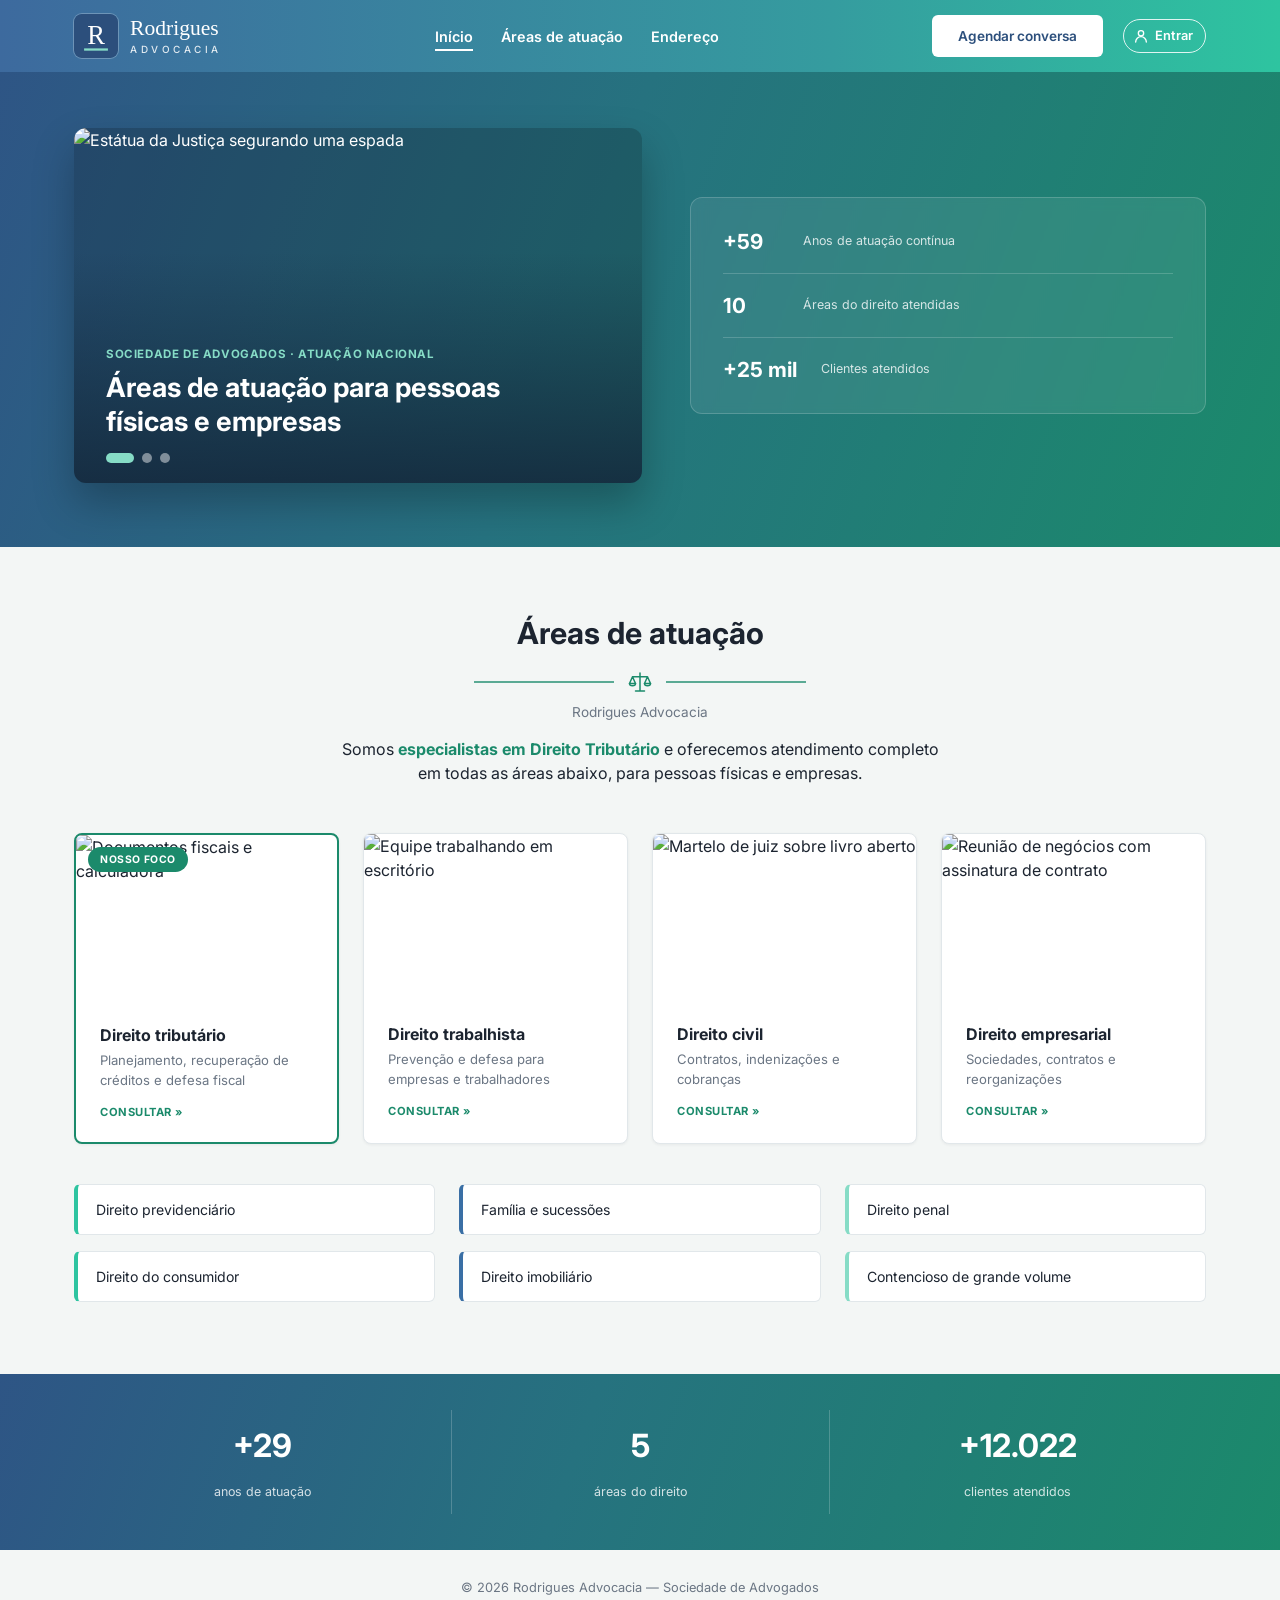
==== commit cc7cfe0a: "Add files via upload" ====
--- a/index.html
+++ b/index.html
@@ -12,7 +12,7 @@
 
   <link rel="icon" type="image/svg+xml" href="logo-icone.svg">
 
-  <link rel="stylesheet" href="style.css?v=5">
+  <link rel="stylesheet" href="style.css?v=8">
 </head>
 <body>
 
@@ -219,6 +219,6 @@
     </div>
   </footer>
 
-  <script src="script.js?v=5"></script>
+  <script src="script.js?v=8"></script>
 </body>
 </html>
--- a/style.css
+++ b/style.css
@@ -1160,3 +1160,31 @@
   .cases__search { max-width: none; }
   #newCaseBtn { width: 100%; }
 }
+
+/* Destaque por área do direito */
+.case { border-left: 5px solid var(--area, var(--teal-600)); }
+.case__area {
+  align-self: flex-start;
+  color: #fff; background: var(--area, var(--teal-600));
+  padding: 3px 9px; border-radius: 999px; margin-bottom: 4px;
+}
+.cases__areas { display: flex; flex-wrap: wrap; gap: 8px; align-items: center; margin-bottom: 18px; }
+.cases__areas-label { font-size: .78rem; font-weight: 700; color: var(--muted); text-transform: uppercase; letter-spacing: .4px; margin-right: 4px; }
+.area-chip {
+  display: inline-flex; align-items: center; gap: 7px;
+  padding: 6px 12px; border-radius: 999px; font-size: .8rem; font-weight: 600;
+  background: #fff; border: 1.5px solid var(--border); color: var(--text);
+  transition: border-color .2s, background .2s;
+}
+.area-chip i { width: 10px; height: 10px; border-radius: 50%; background: var(--area); }
+.area-chip b { font-size: .72rem; color: var(--muted); }
+.area-chip:hover { border-color: var(--area, var(--blue-900)); }
+.area-chip.is-active { background: var(--area, var(--blue-900)); border-color: var(--area, var(--blue-900)); color: #fff; }
+.area-chip.is-active i { background: #fff; }
+.area-chip.is-active b { color: rgba(255,255,255,.85); }
+
+/* Ações do advogado no caso */
+.case__actions { display: flex; gap: 8px; flex-wrap: wrap; }
+.case__delete { height: 40px; padding: 0 16px; border: 2px solid #e3b4b4; color: #b23a3a; background: #fff; }
+.case__delete:hover { background: #fdf1f1; border-color: #b23a3a; }
+.case__delete.is-confirm { background: #b23a3a; border-color: #b23a3a; color: #fff; }
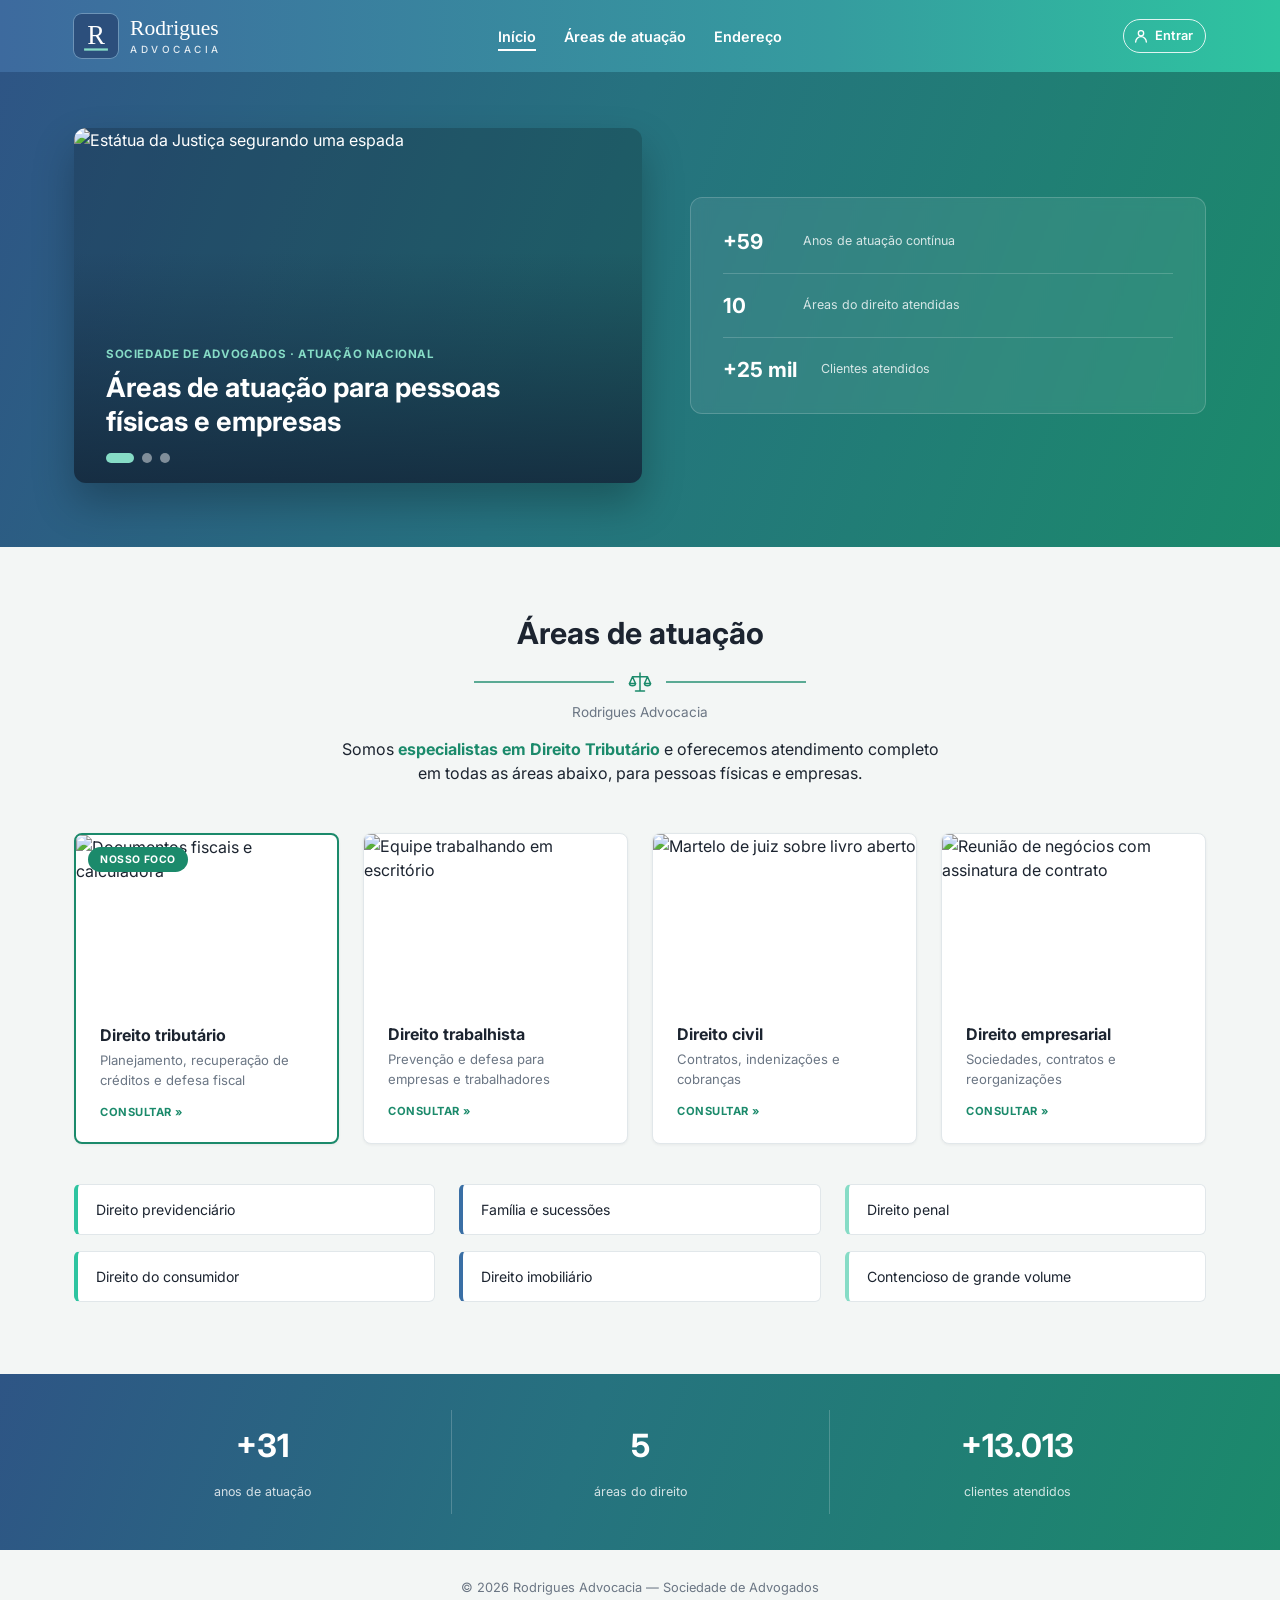
==== commit a216a4fb: "Add files via upload" ====
--- a/index.html
+++ b/index.html
@@ -12,7 +12,7 @@
 
   <link rel="icon" type="image/svg+xml" href="logo-icone.svg">
 
-  <link rel="stylesheet" href="style.css?v=8">
+  <link rel="stylesheet" href="style.css?v=9">
 </head>
 <body>
 
@@ -37,11 +37,9 @@
           <li><a href="#areas" class="nav__link">Áreas de atuação</a></li>
           <li><a href="endereco.html" class="nav__link">Endereço</a></li>
         </ul>
-        <a href="contato.html" class="btn btn--light nav__cta">Agendar conversa</a>
       </nav>
 
       <div class="header__actions">
-        <a href="contato.html" class="btn btn--light header__cta">Agendar conversa</a>
         <button type="button" class="login-btn" id="loginBtn" aria-haspopup="dialog" title="Área do cliente">
           <svg viewBox="0 0 24 24" aria-hidden="true"><circle cx="12" cy="8" r="4"/><path d="M4 21c0-4.4 3.6-8 8-8s8 3.6 8 8"/></svg>
           <span class="login-btn__label">Entrar</span>
@@ -219,6 +217,6 @@
     </div>
   </footer>
 
-  <script src="script.js?v=8"></script>
+  <script src="script.js?v=9"></script>
 </body>
 </html>
--- a/style.css
+++ b/style.css
@@ -1188,3 +1188,9 @@
 .case__delete { height: 40px; padding: 0 16px; border: 2px solid #e3b4b4; color: #b23a3a; background: #fff; }
 .case__delete:hover { background: #fdf1f1; border-color: #b23a3a; }
 .case__delete.is-confirm { background: #b23a3a; border-color: #b23a3a; color: #fff; }
+
+/* Menu sempre no centro exato do cabeçalho (computador) */
+@media (min-width: 861px) {
+  .header__inner { display: grid; grid-template-columns: 1fr auto 1fr; }
+  .header__actions { justify-self: end; }
+}
